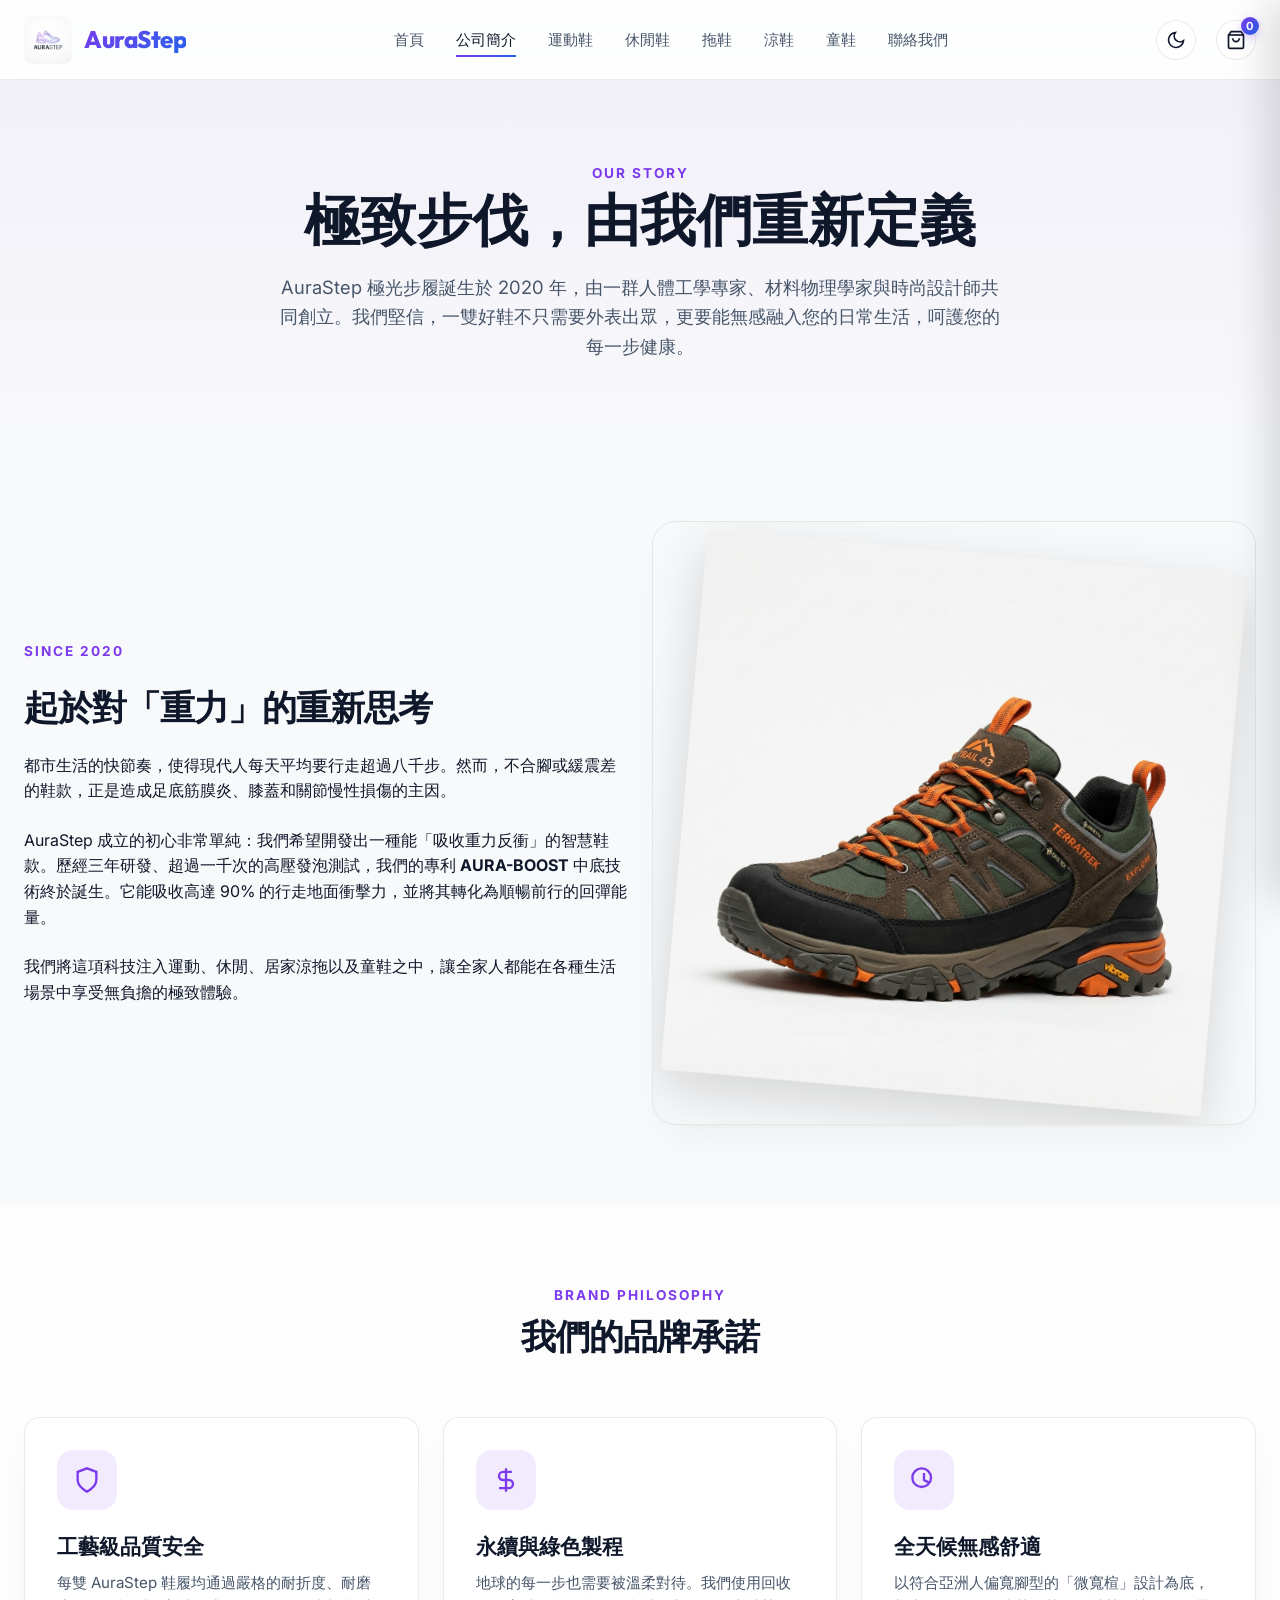
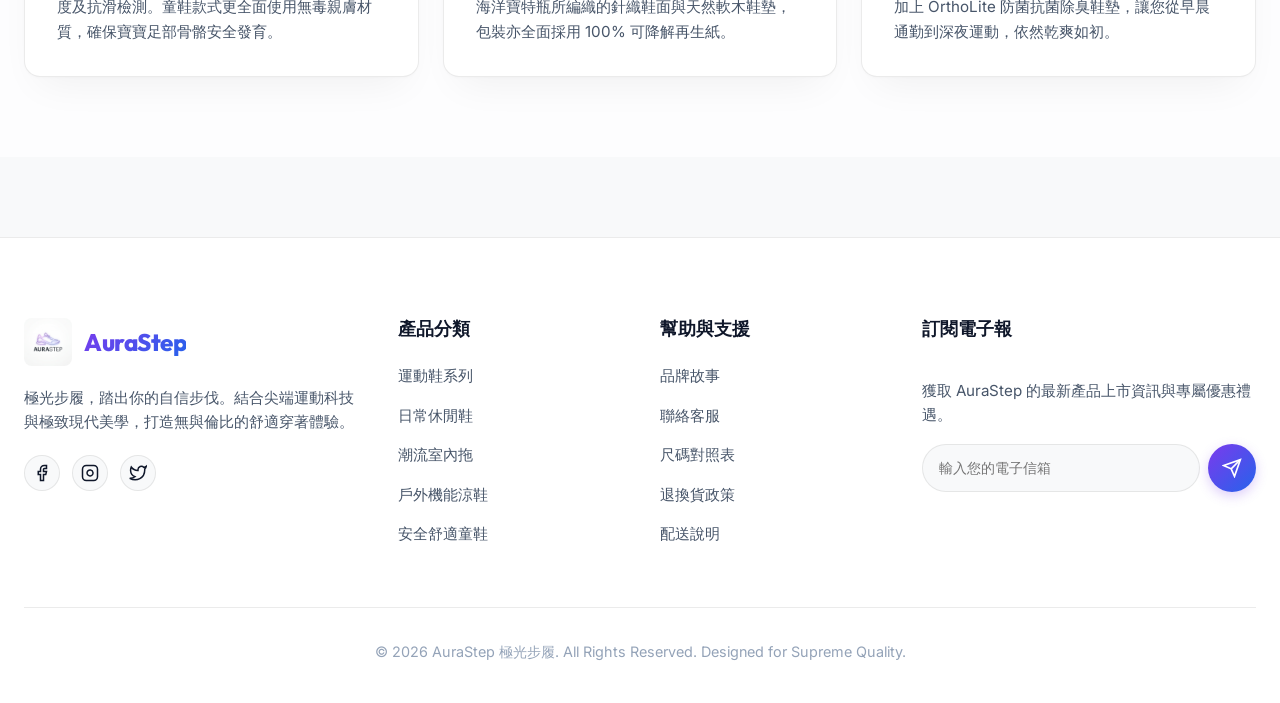
==== about.html @ 01abad93 "Add files via upload" ====
<!DOCTYPE html>
<html lang="zh-TW">
<head>
  <meta charset="UTF-8">
  <meta name="viewport" content="width=device-width, initial-scale=1.0">
  <title>品牌故事 | AuraStep 極光步履</title>
  <meta name="description" content="了解 AuraStep 極光步履的品牌背景、核心價值與先進製鞋科技。我們承諾為每一對雙足提供卓越的包覆與緩衝防護，陪伴您自信探索精彩世界。">
  <meta name="keywords" content="AuraStep故事, 品牌介紹, 舒適鞋墊, 專利緩震, 環保製鞋">
  
  <!-- CSS Link -->
  <link rel="stylesheet" href="assets/css/style.css">
</head>
<body>

  <!-- Dynamic Header Container -->
  <header id="global-header"></header>

  <main>
    <!-- About Page Hero -->
    <section class="about-hero" id="about-hero-section">
      <div class="container animate-on-scroll">
        <span class="section-tag" id="about-brand-tag">Our Story</span>
        <h1 class="about-title" id="about-page-title">極致步伐，由我們重新定義</h1>
        <p class="about-desc">AuraStep 極光步履誕生於 2020 年，由一群人體工學專家、材料物理學家與時尚設計師共同創立。我們堅信，一雙好鞋不只需要外表出眾，更要能無感融入您的日常生活，呵護您的每一步健康。</p>
      </div>
    </section>

    <!-- Brand Story Splitted Section -->
    <section class="about-grid-section" id="about-story-split">
      <div class="container grid grid-2">
        <div class="about-story-text animate-on-scroll">
          <span class="section-tag">Since 2020</span>
          <h2 class="section-title">起於對「重力」的重新思考</h2>
          <p>都市生活的快節奏，使得現代人每天平均要行走超過八千步。然而，不合腳或緩震差的鞋款，正是造成足底筋膜炎、膝蓋和關節慢性損傷的主因。</p>
          <p>AuraStep 成立的初心非常單純：我們希望開發出一種能「吸收重力反衝」的智慧鞋款。歷經三年研發、超過一千次的高壓發泡測試，我們的專利 <strong>AURA-BOOST</strong> 中底技術終於誕生。它能吸收高達 90% 的行走地面衝擊力，並將其轉化為順暢前行的回彈能量。</p>
          <p>我們將這項科技注入運動、休閒、居家涼拖以及童鞋之中，讓全家人都能在各種生活場景中享受無負擔的極致體驗。</p>
        </div>
        <div class="about-story-img animate-on-scroll" id="story-image-box">
          <img src="assets/images/sports_2.png" alt="AuraStep 越野探索鞋設計工藝圖" style="transform: rotate(5deg) scale(0.9); filter: drop-shadow(0 20px 30px rgba(0,0,0,0.15));">
        </div>
      </div>
    </section>

    <!-- Core Values Section -->
    <section class="core-values" id="about-values">
      <div class="container">
        <div class="section-header animate-on-scroll" style="text-align: center; justify-content: center; margin-bottom: 60px;">
          <div class="section-info" style="align-items: center;">
            <span class="section-tag">Brand Philosophy</span>
            <h2 class="section-title">我們的品牌承諾</h2>
          </div>
        </div>
        <div class="grid grid-3">
          <!-- Value 1 -->
          <article class="value-card animate-on-scroll">
            <div class="value-icon">
              <svg stroke="currentColor" fill="none" stroke-width="2" viewBox="0 0 24 24" height="28" width="28"><path d="M12 22s8-4 8-10V5l-8-3-8 3v7c0 6 8 10 8 10z"></path></svg>
            </div>
            <h3 class="value-title" id="val-1-title">工藝級品質安全</h3>
            <p class="value-desc">每雙 AuraStep 鞋履均通過嚴格的耐折度、耐磨度及抗滑檢測。童鞋款式更全面使用無毒親膚材質，確保寶寶足部骨骼安全發育。</p>
          </article>
          <!-- Value 2 -->
          <article class="value-card animate-on-scroll">
            <div class="value-icon">
              <svg stroke="currentColor" fill="none" stroke-width="2" viewBox="0 0 24 24" height="28" width="28"><path d="M12 2v20M17 5H9.5a3.5 3.5 0 0 0 0 7h5a3.5 3.5 0 0 1 0 7H6"></path></svg>
            </div>
            <h3 class="value-title" id="val-2-title">永續與綠色製程</h3>
            <p class="value-desc">地球的每一步也需要被溫柔對待。我們使用回收海洋寶特瓶所編織的針織鞋面與天然軟木鞋墊，包裝亦全面採用 100% 可降解再生紙。</p>
          </article>
          <!-- Value 3 -->
          <article class="value-card animate-on-scroll">
            <div class="value-icon">
              <svg stroke="currentColor" fill="none" stroke-width="2" viewBox="0 0 24 24" height="28" width="28"><path d="M18 10a8 8 0 1 1-16 0 8 8 0 0 1 16 0z"></path><path d="M12 6v6l4 2"></path></svg>
            </div>
            <h3 class="value-title" id="val-3-title">全天候無感舒適</h3>
            <p class="value-desc">以符合亞洲人偏寬腳型的「微寬楦」設計為底，加上 OrthoLite 防菌抗菌除臭鞋墊，讓您從早晨通勤到深夜運動，依然乾爽如初。</p>
          </article>
        </div>
      </div>
    </section>
  </main>

  <!-- Dynamic Footer Container -->
  <footer id="global-footer"></footer>

  <!-- Scripts -->
  <script src="assets/js/products-data.js"></script>
  <script src="assets/js/main.js"></script>
</body>
</html>
---- assets/css/style.css ----
/* AuraStep Premium CSS Design System */
@import url('https://fonts.googleapis.com/css2?family=Inter:wght@300;400;500;600;700&family=Outfit:wght@300;400;500;600;700;800&display=swap');

/* CSS Variables for Light / Dark Mode */
:root {
  /* Light Theme Defaults */
  --bg-primary: #f8f9fa;
  --bg-secondary: #ffffff;
  --bg-glass: rgba(255, 255, 255, 0.75);
  --bg-glass-hover: rgba(255, 255, 255, 0.9);
  --border-color: rgba(0, 0, 0, 0.08);
  --border-glow: rgba(124, 58, 237, 0.15);
  --text-primary: #0f172a;
  --text-secondary: #475569;
  --text-muted: #94a3b8;
  
  --accent-purple: #7c3aed;
  --accent-purple-rgb: 124, 58, 237;
  --accent-blue: #2563eb;
  --accent-blue-rgb: 37, 99, 235;
  --gradient-primary: linear-gradient(135deg, #7c3aed 0%, #2563eb 100%);
  --gradient-glow: rgba(124, 58, 237, 0.25);
  
  --card-shadow: 0 20px 40px -15px rgba(0, 0, 0, 0.06), 0 1px 3px rgba(0, 0, 0, 0.02);
  --card-shadow-hover: 0 30px 60px -15px rgba(124, 58, 237, 0.15), 0 5px 15px rgba(0, 0, 0, 0.04);
  
  --transition-fast: 0.2s cubic-bezier(0.4, 0, 0.2, 1);
  --transition-normal: 0.4s cubic-bezier(0.4, 0, 0.2, 1);
  --transition-slow: 0.6s cubic-bezier(0.4, 0, 0.2, 1);
  
  --font-display: 'Outfit', 'Inter', sans-serif;
  --font-body: 'Inter', sans-serif;
  --radius-sm: 8px;
  --radius-md: 16px;
  --radius-lg: 24px;
  --radius-full: 9999px;
  
  --header-height: 80px;
}

[data-theme="dark"] {
  /* Dark Theme Overrides */
  --bg-primary: #090d16;
  --bg-secondary: #111625;
  --bg-glass: rgba(17, 22, 37, 0.75);
  --bg-glass-hover: rgba(22, 28, 45, 0.9);
  --border-color: rgba(255, 255, 255, 0.07);
  --border-glow: rgba(167, 139, 250, 0.25);
  --text-primary: #f8fafc;
  --text-secondary: #94a3b8;
  --text-muted: #64748b;
  
  --accent-purple: #a78bfa;
  --accent-blue: #60a5fa;
  --gradient-primary: linear-gradient(135deg, #a78bfa 0%, #60a5fa 100%);
  --gradient-glow: rgba(167, 139, 250, 0.35);
  
  --card-shadow: 0 20px 40px -15px rgba(0, 0, 0, 0.5), 0 1px 3px rgba(255, 255, 255, 0.01);
  --card-shadow-hover: 0 30px 60px -15px rgba(167, 139, 250, 0.25), 0 5px 15px rgba(0, 0, 0, 0.3);
}

/* Base Styles */
* {
  box-sizing: border-box;
  margin: 0;
  padding: 0;
}

html {
  scroll-behavior: smooth;
  font-size: 16px;
}

body {
  font-family: var(--font-body);
  background-color: var(--bg-primary);
  color: var(--text-primary);
  line-height: 1.6;
  overflow-x: hidden;
  transition: background-color var(--transition-normal), color var(--transition-normal);
}

h1, h2, h3, h4, h5, h6 {
  font-family: var(--font-display);
  font-weight: 700;
  line-height: 1.2;
}

a {
  color: inherit;
  text-decoration: none;
  transition: color var(--transition-fast);
}

img {
  max-width: 100%;
  height: auto;
  display: block;
}

button, input, textarea, select {
  font-family: inherit;
  font-size: inherit;
  color: inherit;
  background: none;
  border: none;
  outline: none;
}

button {
  cursor: pointer;
}

/* Container */
.container {
  max-width: 1280px;
  margin: 0 auto;
  padding: 0 24px;
}

/* Grid & Flex Utilities */
.grid {
  display: grid;
  gap: 24px;
}
.grid-2 { grid-template-columns: repeat(1, 1fr); }
.grid-3 { grid-template-columns: repeat(1, 1fr); }
.grid-4 { grid-template-columns: repeat(1, 1fr); }

@media (min-width: 640px) {
  .grid-2 { grid-template-columns: repeat(2, 1fr); }
  .grid-3 { grid-template-columns: repeat(2, 1fr); }
  .grid-4 { grid-template-columns: repeat(2, 1fr); }
}

@media (min-width: 1024px) {
  .grid-3 { grid-template-columns: repeat(3, 1fr); }
  .grid-4 { grid-template-columns: repeat(4, 1fr); }
}

@media (min-width: 1200px) {
  .grid-2 { grid-template-columns: repeat(2, 1fr); }
}

/* Premium Header / Navigation */
.header {
  position: fixed;
  top: 0;
  left: 0;
  width: 100%;
  height: var(--header-height);
  background-color: var(--bg-glass);
  backdrop-filter: blur(16px);
  -webkit-backdrop-filter: blur(16px);
  border-bottom: 1px solid var(--border-color);
  z-index: 1000;
  transition: background-color var(--transition-normal), border-color var(--transition-normal);
}

.header-container {
  display: flex;
  justify-content: space-between;
  align-items: center;
  height: 100%;
}

.logo-wrapper {
  display: flex;
  align-items: center;
  gap: 12px;
}

.logo-img {
  height: 48px;
  width: 48px;
  object-fit: contain;
  border-radius: var(--radius-sm);
}

.logo-text {
  font-family: var(--font-display);
  font-size: 1.5rem;
  font-weight: 800;
  letter-spacing: -0.5px;
  background: var(--gradient-primary);
  -webkit-background-clip: text;
  -webkit-text-fill-color: transparent;
}

.nav-menu {
  display: flex;
  gap: 32px;
  list-style: none;
}

.nav-link {
  font-weight: 500;
  font-size: 0.95rem;
  position: relative;
  padding: 8px 0;
  color: var(--text-secondary);
}

.nav-link::after {
  content: '';
  position: absolute;
  bottom: 0;
  left: 0;
  width: 0;
  height: 2px;
  background: var(--gradient-primary);
  transition: width var(--transition-fast);
}

.nav-link:hover, .nav-link.active {
  color: var(--text-primary);
}

.nav-link.active::after, .nav-link:hover::after {
  width: 100%;
}

.header-actions {
  display: flex;
  align-items: center;
  gap: 20px;
}

.action-btn {
  width: 40px;
  height: 40px;
  border-radius: var(--radius-full);
  display: flex;
  align-items: center;
  justify-content: center;
  border: 1px solid var(--border-color);
  background-color: var(--bg-secondary);
  transition: all var(--transition-fast);
  color: var(--text-primary);
  position: relative;
}

.action-btn:hover {
  transform: translateY(-2px);
  border-color: var(--accent-purple);
  box-shadow: 0 0 12px var(--border-glow);
}

.badge {
  position: absolute;
  top: -4px;
  right: -4px;
  background: var(--gradient-primary);
  color: #fff;
  font-size: 0.7rem;
  font-weight: 700;
  width: 18px;
  height: 18px;
  border-radius: var(--radius-full);
  display: flex;
  align-items: center;
  justify-content: center;
  box-shadow: 0 3px 8px var(--gradient-glow);
}

.mobile-menu-btn {
  display: none;
}

/* Page Spacing */
main {
  margin-top: var(--header-height);
  min-height: calc(100vh - var(--header-height) - 300px);
}

/* Button Component */
.btn {
  display: inline-flex;
  align-items: center;
  justify-content: center;
  gap: 10px;
  padding: 12px 28px;
  border-radius: var(--radius-full);
  font-weight: 600;
  font-size: 0.95rem;
  transition: all var(--transition-normal);
  position: relative;
  overflow: hidden;
  z-index: 1;
}

.btn-primary {
  background: var(--gradient-primary);
  color: #ffffff;
  box-shadow: 0 10px 20px -5px var(--gradient-glow);
}

.btn-primary:hover {
  transform: translateY(-2px);
  box-shadow: 0 15px 30px -5px var(--gradient-glow);
}

.btn-secondary {
  background-color: var(--bg-secondary);
  color: var(--text-primary);
  border: 1px solid var(--border-color);
}

.btn-secondary:hover {
  transform: translateY(-2px);
  border-color: var(--accent-purple);
  background-color: var(--bg-glass-hover);
}

/* Hero Section */
.hero {
  padding: 80px 0 100px 0;
  position: relative;
  overflow: hidden;
}

.hero::before {
  content: '';
  position: absolute;
  top: -10%;
  right: -10%;
  width: 600px;
  height: 600px;
  background: radial-gradient(circle, rgba(124, 58, 237, 0.12) 0%, rgba(37, 99, 235, 0.05) 50%, rgba(0,0,0,0) 100%);
  z-index: -1;
  pointer-events: none;
}

.hero::after {
  content: '';
  position: absolute;
  bottom: -10%;
  left: -10%;
  width: 400px;
  height: 400px;
  background: radial-gradient(circle, rgba(37, 99, 235, 0.1) 0%, rgba(124, 58, 237, 0.03) 50%, rgba(0,0,0,0) 100%);
  z-index: -1;
  pointer-events: none;
}

.hero-grid {
  display: grid;
  grid-template-columns: 1fr;
  gap: 48px;
  align-items: center;
}

@media (min-width: 1024px) {
  .hero-grid {
    grid-template-columns: 1.2fr 1fr;
  }
}

.hero-content {
  display: flex;
  flex-direction: column;
  gap: 24px;
}

.hero-tag {
  align-self: flex-start;
  padding: 6px 16px;
  border-radius: var(--radius-full);
  background-color: rgba(124, 58, 237, 0.1);
  border: 1px solid rgba(124, 58, 237, 0.2);
  color: var(--accent-purple);
  font-weight: 600;
  font-size: 0.85rem;
  letter-spacing: 1px;
  text-transform: uppercase;
}

.hero-title {
  font-size: 3rem;
  font-weight: 800;
  letter-spacing: -1.5px;
  line-height: 1.15;
}

@media (min-width: 640px) {
  .hero-title {
    font-size: 4rem;
  }
}

.hero-title span {
  background: var(--gradient-primary);
  -webkit-background-clip: text;
  -webkit-text-fill-color: transparent;
}

.hero-desc {
  font-size: 1.15rem;
  color: var(--text-secondary);
  max-width: 580px;
}

.hero-btns {
  display: flex;
  gap: 16px;
  flex-wrap: wrap;
}

.hero-visual {
  position: relative;
  display: flex;
  justify-content: center;
  align-items: center;
}

.hero-circle-bg {
  position: absolute;
  width: 320px;
  height: 320px;
  border-radius: var(--radius-full);
  background: linear-gradient(135deg, rgba(124, 58, 237, 0.2) 0%, rgba(37, 99, 235, 0.2) 100%);
  filter: blur(40px);
  z-index: 1;
}

@media (min-width: 640px) {
  .hero-circle-bg {
    width: 450px;
    height: 450px;
  }
}

.hero-image {
  position: relative;
  z-index: 2;
  width: 90%;
  max-width: 520px;
  transform: rotate(-15deg) translateY(-20px);
  filter: drop-shadow(0 25px 40px rgba(0,0,0,0.15));
  animation: floatSneaker 6s ease-in-out infinite;
}

@keyframes floatSneaker {
  0%, 100% {
    transform: rotate(-15deg) translateY(-20px);
  }
  50% {
    transform: rotate(-12deg) translateY(-40px);
  }
}

/* Stats Section */
.stats {
  padding: 40px 0;
  border-top: 1px solid var(--border-color);
  border-bottom: 1px solid var(--border-color);
  background-color: var(--bg-glass);
}

.stats-grid {
  display: grid;
  grid-template-columns: repeat(2, 1fr);
  gap: 32px;
}

@media (min-width: 768px) {
  .stats-grid {
    grid-template-columns: repeat(4, 1fr);
  }
}

.stat-item {
  text-align: center;
}

.stat-num {
  font-family: var(--font-display);
  font-size: 2.5rem;
  font-weight: 800;
  background: var(--gradient-primary);
  -webkit-background-clip: text;
  -webkit-text-fill-color: transparent;
}

.stat-label {
  font-size: 0.9rem;
  color: var(--text-secondary);
  margin-top: 4px;
}

/* Category Slider / Nav */
.category-filter-section {
  padding: 60px 0 20px 0;
}

.section-header {
  display: flex;
  justify-content: space-between;
  align-items: flex-end;
  margin-bottom: 40px;
}

.section-info {
  display: flex;
  flex-direction: column;
  gap: 8px;
}

.section-tag {
  color: var(--accent-purple);
  font-size: 0.85rem;
  font-weight: 700;
  text-transform: uppercase;
  letter-spacing: 2px;
}

.section-title {
  font-size: 2.2rem;
  font-weight: 800;
  letter-spacing: -1px;
}

.category-capsules {
  display: flex;
  gap: 12px;
  overflow-x: auto;
  padding: 8px 4px 16px 4px;
  scrollbar-width: none; /* Firefox */
}

.category-capsules::-webkit-scrollbar {
  display: none; /* Chrome/Safari */
}

.capsule {
  flex-shrink: 0;
  padding: 10px 24px;
  border-radius: var(--radius-full);
  background-color: var(--bg-secondary);
  border: 1px solid var(--border-color);
  font-weight: 600;
  font-size: 0.9rem;
  transition: all var(--transition-fast);
  color: var(--text-secondary);
}

.capsule:hover, .capsule.active {
  background: var(--gradient-primary);
  color: #fff;
  border-color: transparent;
  box-shadow: 0 8px 20px -5px var(--gradient-glow);
}

/* Product Card Grid */
.product-grid-section {
  padding: 20px 0 80px 0;
}

.product-card {
  background-color: var(--bg-secondary);
  border-radius: var(--radius-md);
  border: 1px solid var(--border-color);
  overflow: hidden;
  transition: all var(--transition-normal);
  display: flex;
  flex-direction: column;
  position: relative;
  box-shadow: var(--card-shadow);
}

.product-card:hover {
  transform: translateY(-8px);
  border-color: var(--accent-purple);
  box-shadow: var(--card-shadow-hover);
}

.card-tag {
  position: absolute;
  top: 16px;
  left: 16px;
  background-color: var(--bg-glass);
  backdrop-filter: blur(8px);
  border: 1px solid var(--border-color);
  padding: 4px 12px;
  border-radius: var(--radius-full);
  font-size: 0.75rem;
  font-weight: 700;
  color: var(--accent-purple);
  z-index: 10;
}

.card-img-wrapper {
  aspect-ratio: 1;
  background-color: var(--bg-primary);
  overflow: hidden;
  display: flex;
  align-items: center;
  justify-content: center;
  position: relative;
  padding: 24px;
  transition: background-color var(--transition-normal);
}

.card-img {
  width: 100%;
  height: 100%;
  object-fit: contain;
  filter: drop-shadow(0 15px 25px rgba(0,0,0,0.08));
  transition: transform var(--transition-normal);
}

.product-card:hover .card-img {
  transform: scale(1.1) rotate(-8deg);
}

.card-info {
  padding: 24px;
  display: flex;
  flex-direction: column;
  gap: 12px;
  flex-grow: 1;
}

.card-cat {
  font-size: 0.8rem;
  color: var(--text-muted);
  font-weight: 600;
  text-transform: uppercase;
}

.card-title {
  font-size: 1.15rem;
  font-weight: 700;
  line-height: 1.3;
  color: var(--text-primary);
}

.card-bottom {
  display: flex;
  justify-content: space-between;
  align-items: center;
  margin-top: auto;
  padding-top: 16px;
  border-top: 1px solid var(--border-color);
}

.card-price {
  font-family: var(--font-display);
  font-size: 1.3rem;
  font-weight: 800;
  color: var(--text-primary);
}

.card-price span {
  font-size: 0.85rem;
  font-weight: 500;
  color: var(--text-muted);
  margin-right: 2px;
}

.card-btn {
  width: 42px;
  height: 42px;
  border-radius: var(--radius-full);
  background: var(--gradient-primary);
  color: #fff;
  display: flex;
  align-items: center;
  justify-content: center;
  box-shadow: 0 4px 12px var(--gradient-glow);
  transition: all var(--transition-fast);
}

.card-btn:hover {
  transform: scale(1.1);
  box-shadow: 0 6px 18px var(--gradient-glow);
}

/* Company Intro Page (About.html) */
.about-hero {
  padding: 80px 0;
  text-align: center;
  background: linear-gradient(180deg, rgba(124, 58, 237, 0.05) 0%, rgba(0,0,0,0) 100%);
}

.about-title {
  font-size: 3.5rem;
  margin-bottom: 20px;
}

.about-desc {
  max-width: 720px;
  margin: 0 auto;
  color: var(--text-secondary);
  font-size: 1.15rem;
}

.about-grid-section {
  padding: 80px 0;
}

.about-story-text {
  display: flex;
  flex-direction: column;
  gap: 24px;
  justify-content: center;
}

.about-story-img {
  border-radius: var(--radius-lg);
  overflow: hidden;
  box-shadow: var(--card-shadow);
  border: 1px solid var(--border-color);
}

.about-story-img img {
  width: 100%;
  height: 100%;
  object-fit: cover;
}

.core-values {
  padding: 80px 0;
  background-color: var(--bg-glass);
}

.value-card {
  padding: 32px;
  background-color: var(--bg-secondary);
  border-radius: var(--radius-md);
  border: 1px solid var(--border-color);
  box-shadow: var(--card-shadow);
  transition: all var(--transition-fast);
}

.value-card:hover {
  transform: translateY(-5px);
  border-color: var(--accent-purple);
}

.value-icon {
  width: 60px;
  height: 60px;
  border-radius: var(--radius-md);
  background: rgba(124, 58, 237, 0.1);
  color: var(--accent-purple);
  display: flex;
  align-items: center;
  justify-content: center;
  font-size: 1.7rem;
  margin-bottom: 24px;
}

.value-title {
  font-size: 1.3rem;
  margin-bottom: 12px;
}

.value-desc {
  color: var(--text-secondary);
  font-size: 0.95rem;
}

/* Contact Us Page (Contact.html) */
.contact-section {
  padding: 80px 0;
}

.contact-info-panel {
  background-color: var(--bg-secondary);
  padding: 40px;
  border-radius: var(--radius-lg);
  border: 1px solid var(--border-color);
  box-shadow: var(--card-shadow);
  display: flex;
  flex-direction: column;
  gap: 32px;
}

.contact-detail-item {
  display: flex;
  gap: 20px;
  align-items: flex-start;
}

.contact-icon {
  width: 50px;
  height: 50px;
  border-radius: var(--radius-full);
  background: rgba(37, 99, 235, 0.1);
  color: var(--accent-blue);
  display: flex;
  align-items: center;
  justify-content: center;
  font-size: 1.3rem;
  flex-shrink: 0;
}

.contact-text-wrapper h4 {
  font-size: 1.1rem;
  margin-bottom: 4px;
}

.contact-text-wrapper p {
  color: var(--text-secondary);
  font-size: 0.95rem;
}

.contact-form-panel {
  background-color: var(--bg-secondary);
  padding: 40px;
  border-radius: var(--radius-lg);
  border: 1px solid var(--border-color);
  box-shadow: var(--card-shadow);
}

.form-group {
  margin-bottom: 24px;
}

.form-label {
  display: block;
  font-weight: 600;
  font-size: 0.9rem;
  margin-bottom: 8px;
  color: var(--text-secondary);
}

.form-control {
  width: 100%;
  padding: 14px 20px;
  border-radius: var(--radius-md);
  border: 1px solid var(--border-color);
  background-color: var(--bg-primary);
  color: var(--text-primary);
  font-family: var(--font-body);
  transition: all var(--transition-fast);
}

.form-control:focus {
  border-color: var(--accent-purple);
  background-color: var(--bg-secondary);
  box-shadow: 0 0 0 4px rgba(124, 58, 237, 0.1);
}

textarea.form-control {
  resize: vertical;
  min-height: 120px;
}

.map-placeholder {
  height: 280px;
  background-color: var(--bg-primary);
  border-radius: var(--radius-md);
  border: 1px dashed var(--border-color);
  margin-top: 32px;
  display: flex;
  align-items: center;
  justify-content: center;
  flex-direction: column;
  gap: 12px;
  color: var(--text-secondary);
}

.map-placeholder svg {
  font-size: 2.5rem;
  color: var(--text-muted);
}

/* Product Detail Page (Product.html) */
.detail-section {
  padding: 80px 0;
}

.product-gallery {
  display: flex;
  flex-direction: column;
  gap: 20px;
}

.main-image-wrapper {
  aspect-ratio: 1.2;
  background-color: var(--bg-secondary);
  border-radius: var(--radius-lg);
  border: 1px solid var(--border-color);
  padding: 40px;
  display: flex;
  align-items: center;
  justify-content: center;
  box-shadow: var(--card-shadow);
}

.main-image-wrapper img {
  max-height: 100%;
  object-fit: contain;
  filter: drop-shadow(0 20px 30px rgba(0,0,0,0.1));
}

.thumb-images {
  display: flex;
  gap: 16px;
}

.thumb-wrapper {
  aspect-ratio: 1;
  width: 80px;
  background-color: var(--bg-secondary);
  border-radius: var(--radius-md);
  border: 1px solid var(--border-color);
  padding: 8px;
  cursor: pointer;
  display: flex;
  align-items: center;
  justify-content: center;
  transition: all var(--transition-fast);
}

.thumb-wrapper.active, .thumb-wrapper:hover {
  border-color: var(--accent-purple);
  transform: translateY(-2px);
}

.product-info-panel {
  display: flex;
  flex-direction: column;
  gap: 32px;
}

.product-meta {
  display: flex;
  flex-direction: column;
  gap: 12px;
}

.product-price {
  font-family: var(--font-display);
  font-size: 2.2rem;
  font-weight: 800;
  color: var(--text-primary);
}

.product-price span {
  font-size: 1.2rem;
  font-weight: 600;
  color: var(--text-muted);
  margin-right: 4px;
}

.size-selector-title {
  font-weight: 700;
  font-size: 0.95rem;
  margin-bottom: 12px;
}

.size-grid {
  display: grid;
  grid-template-columns: repeat(5, 1fr);
  gap: 10px;
}

.size-btn {
  height: 48px;
  border-radius: var(--radius-sm);
  border: 1px solid var(--border-color);
  background-color: var(--bg-secondary);
  font-weight: 600;
  display: flex;
  align-items: center;
  justify-content: center;
  transition: all var(--transition-fast);
}

.size-btn:hover {
  border-color: var(--text-primary);
}

.size-btn.active {
  background-color: var(--text-primary);
  color: var(--bg-secondary);
  border-color: var(--text-primary);
}

.detail-features {
  display: flex;
  flex-direction: column;
  gap: 12px;
  padding-left: 20px;
}

.detail-features li {
  color: var(--text-secondary);
}

.detail-specs-table {
  width: 100%;
  border-collapse: collapse;
  margin-top: 12px;
}

.detail-specs-table tr {
  border-bottom: 1px solid var(--border-color);
}

.detail-specs-table td {
  padding: 12px 0;
  font-size: 0.95rem;
}

.detail-specs-table td:first-child {
  font-weight: 600;
  color: var(--text-secondary);
  width: 120px;
}

.detail-specs-table td:last-child {
  color: var(--text-primary);
}

.purchase-actions {
  display: flex;
  gap: 16px;
  margin-top: 16px;
}

.purchase-actions .btn {
  flex-grow: 1;
}

/* Footer Section */
.footer {
  background-color: var(--bg-secondary);
  border-top: 1px solid var(--border-color);
  padding: 80px 0 40px 0;
  margin-top: 80px;
  transition: background-color var(--transition-normal);
}

.footer-grid {
  display: grid;
  grid-template-columns: repeat(1, 1fr);
  gap: 40px;
  margin-bottom: 60px;
}

@media (min-width: 640px) {
  .footer-grid {
    grid-template-columns: repeat(2, 1fr);
  }
}

@media (min-width: 1024px) {
  .footer-grid {
    grid-template-columns: 1.5fr 1fr 1fr 1.5fr;
  }
}

.footer-brand {
  display: flex;
  flex-direction: column;
  gap: 20px;
}

.footer-desc {
  color: var(--text-secondary);
  font-size: 0.95rem;
}

.footer-socials {
  display: flex;
  gap: 12px;
}

.social-icon {
  width: 36px;
  height: 36px;
  border-radius: var(--radius-full);
  background-color: var(--bg-primary);
  border: 1px solid var(--border-color);
  display: flex;
  align-items: center;
  justify-content: center;
  transition: all var(--transition-fast);
}

.social-icon:hover {
  border-color: var(--accent-purple);
  color: var(--accent-purple);
  transform: translateY(-2px);
}

.footer-title {
  font-size: 1.1rem;
  margin-bottom: 24px;
}

.footer-links {
  list-style: none;
  display: flex;
  flex-direction: column;
  gap: 14px;
}

.footer-link {
  color: var(--text-secondary);
  font-size: 0.95rem;
}

.footer-link:hover {
  color: var(--text-primary);
  padding-left: 4px;
}

.footer-newsletter {
  display: flex;
  flex-direction: column;
  gap: 16px;
}

.newsletter-form {
  display: flex;
  gap: 8px;
}

.newsletter-input {
  flex-grow: 1;
  padding: 12px 16px;
  border-radius: var(--radius-full);
  background-color: var(--bg-primary);
  border: 1px solid var(--border-color);
  font-size: 0.9rem;
}

.newsletter-input:focus {
  border-color: var(--accent-purple);
}

.newsletter-btn {
  width: 48px;
  height: 48px;
  border-radius: var(--radius-full);
  background: var(--gradient-primary);
  color: #fff;
  display: flex;
  align-items: center;
  justify-content: center;
  flex-shrink: 0;
  box-shadow: 0 4px 12px var(--gradient-glow);
}

.footer-bottom {
  text-align: center;
  padding-top: 32px;
  border-top: 1px solid var(--border-color);
  color: var(--text-muted);
  font-size: 0.9rem;
}

/* Toast Notifications */
.toast-container {
  position: fixed;
  bottom: 24px;
  right: 24px;
  z-index: 1100;
  display: flex;
  flex-direction: column;
  gap: 12px;
}

.toast {
  background-color: var(--bg-secondary);
  border: 1px solid var(--accent-purple);
  box-shadow: 0 10px 30px rgba(124, 58, 237, 0.15);
  padding: 16px 24px;
  border-radius: var(--radius-md);
  color: var(--text-primary);
  display: flex;
  align-items: center;
  gap: 12px;
  transform: translateY(100px);
  opacity: 0;
  animation: slideInUp 0.4s cubic-bezier(0.16, 1, 0.3, 1) forwards;
}

@keyframes slideInUp {
  to {
    transform: translateY(0);
    opacity: 1;
  }
}

.toast.fade-out {
  animation: fadeOutDown 0.4s cubic-bezier(0.16, 1, 0.3, 1) forwards;
}

@keyframes fadeOutDown {
  to {
    transform: translateY(20px);
    opacity: 0;
  }
}

/* Dynamic Slide Animation elements */
.animate-on-scroll {
  opacity: 0;
  transform: translateY(30px);
  transition: opacity var(--transition-slow), transform var(--transition-slow);
}

.animate-on-scroll.appear {
  opacity: 1;
  transform: translateY(0);
}

/* Loading Overlay for Dynamic elements */
.loader {
  display: inline-block;
  width: 24px;
  height: 24px;
  border: 3px solid rgba(124, 58, 237, 0.2);
  border-radius: 50%;
  border-top-color: var(--accent-purple);
  animation: spin 1s ease-in-out infinite;
}

@keyframes spin {
  to { transform: rotate(360deg); }
}

/* Cart Panel Drawer */
.cart-drawer {
  position: fixed;
  top: 0;
  right: -420px;
  width: 100%;
  max-width: 420px;
  height: 100vh;
  background-color: var(--bg-secondary);
  border-left: 1px solid var(--border-color);
  z-index: 1050;
  box-shadow: -10px 0 40px rgba(0,0,0,0.15);
  transition: right var(--transition-normal);
  display: flex;
  flex-direction: column;
}

.cart-drawer.open {
  right: 0;
}

.cart-header {
  padding: 24px;
  border-bottom: 1px solid var(--border-color);
  display: flex;
  justify-content: space-between;
  align-items: center;
}

.cart-close-btn {
  font-size: 1.5rem;
  color: var(--text-secondary);
}

.cart-close-btn:hover {
  color: var(--text-primary);
}

.cart-items-list {
  flex-grow: 1;
  overflow-y: auto;
  padding: 24px;
  display: flex;
  flex-direction: column;
  gap: 20px;
}

.cart-item {
  display: flex;
  gap: 16px;
  align-items: center;
}

.cart-item-img {
  width: 70px;
  height: 70px;
  background-color: var(--bg-primary);
  border-radius: var(--radius-sm);
  padding: 8px;
  object-fit: contain;
}

.cart-item-info {
  flex-grow: 1;
}

.cart-item-title {
  font-size: 0.95rem;
  font-weight: 700;
}

.cart-item-meta {
  font-size: 0.8rem;
  color: var(--text-muted);
}

.cart-item-price {
  font-weight: 700;
  color: var(--accent-purple);
}

.cart-item-remove {
  color: var(--text-muted);
  cursor: pointer;
}

.cart-item-remove:hover {
  color: #ef4444;
}

.cart-footer {
  padding: 24px;
  border-top: 1px solid var(--border-color);
  display: flex;
  flex-direction: column;
  gap: 16px;
}

.cart-total-row {
  display: flex;
  justify-content: space-between;
  font-weight: 700;
  font-size: 1.1rem;
}

.cart-backdrop {
  position: fixed;
  top: 0;
  left: 0;
  width: 100vw;
  height: 100vh;
  background-color: rgba(0,0,0,0.5);
  z-index: 1040;
  opacity: 0;
  pointer-events: none;
  transition: opacity var(--transition-normal);
  backdrop-filter: blur(4px);
}

.cart-backdrop.open {
  opacity: 1;
  pointer-events: auto;
}
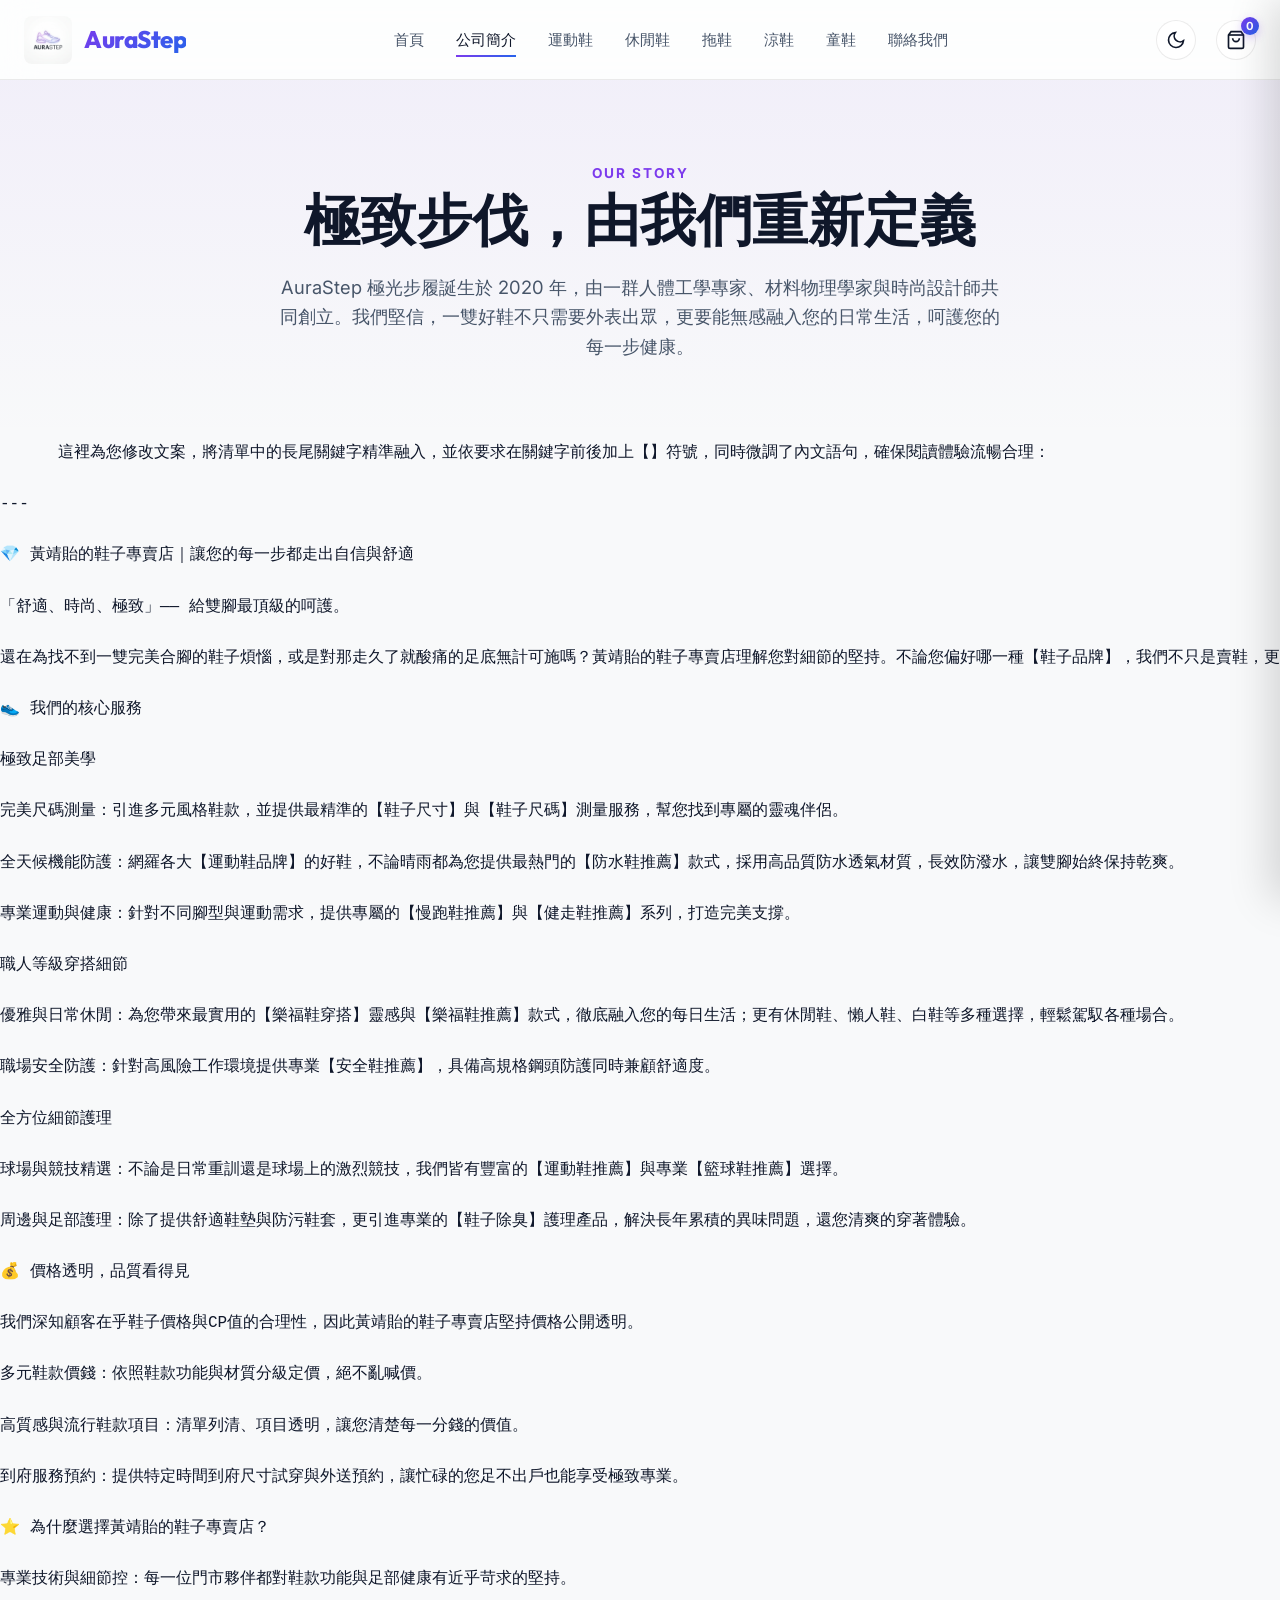
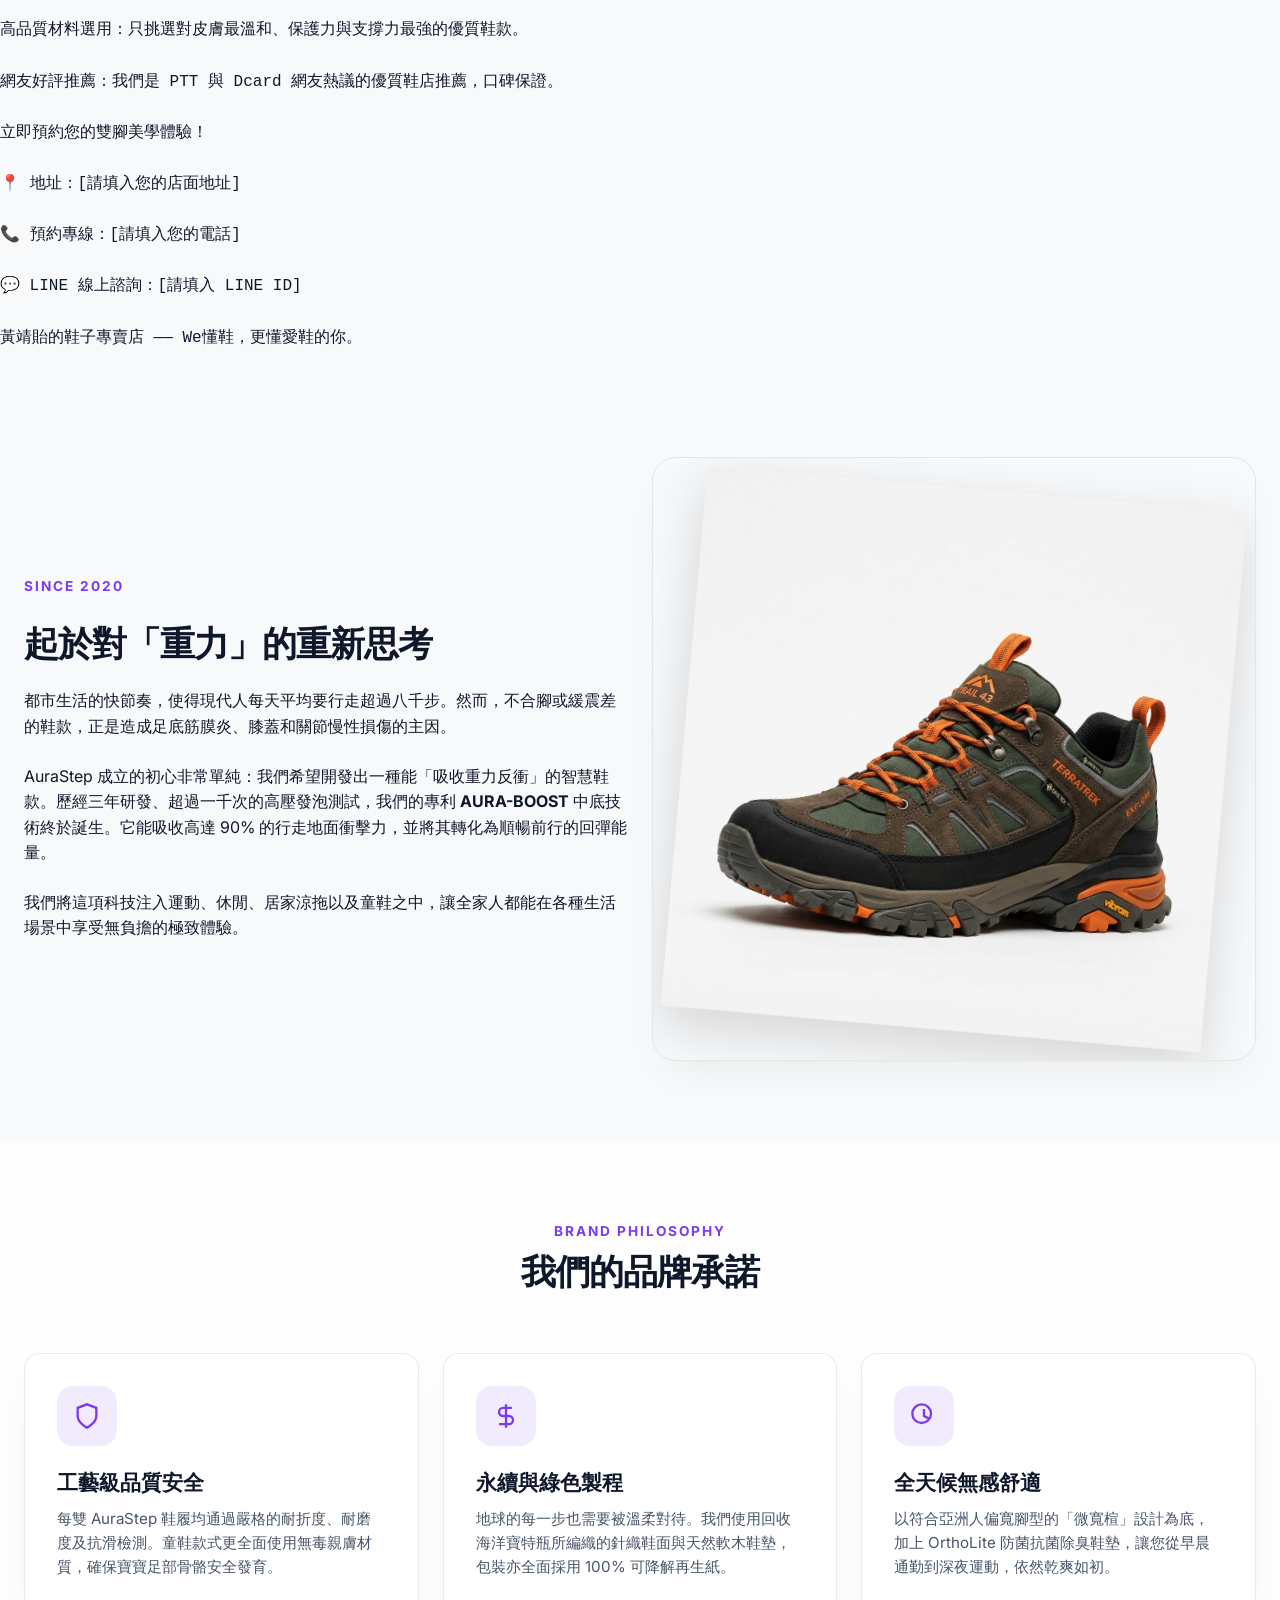
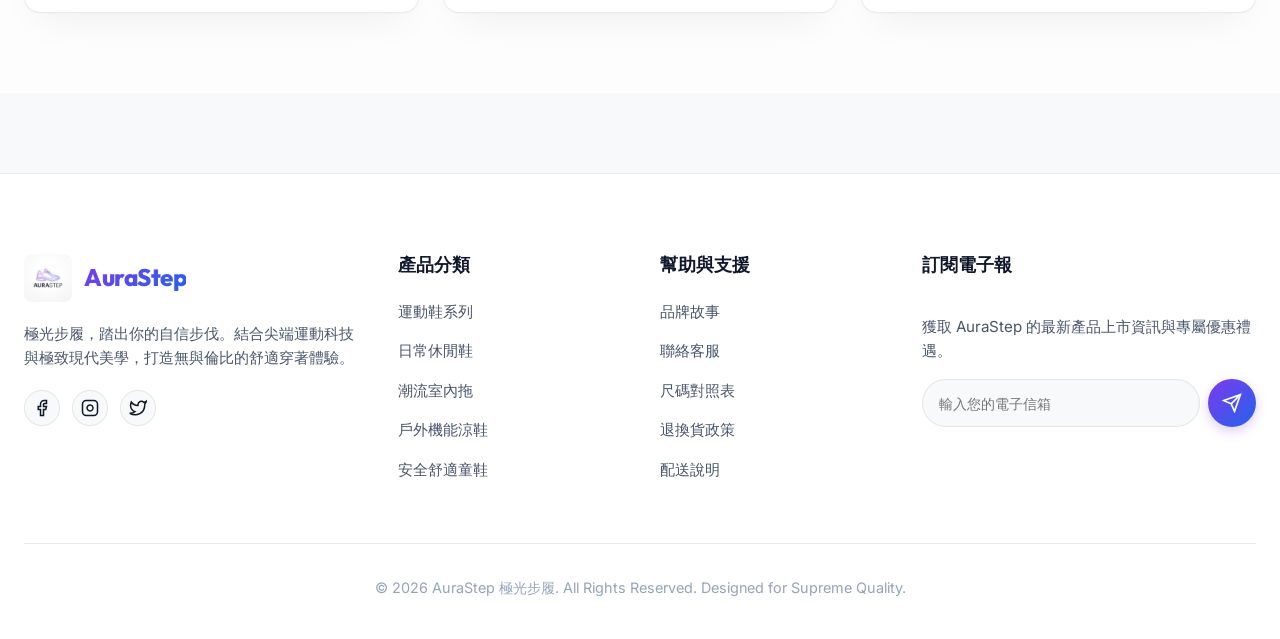
==== commit c94b4492: "Add files via upload" ====
--- a/about.html
+++ b/about.html
@@ -1,15 +1,17 @@
 <!DOCTYPE html>
 <html lang="zh-TW">
+
 <head>
   <meta charset="UTF-8">
   <meta name="viewport" content="width=device-width, initial-scale=1.0">
   <title>品牌故事 | AuraStep 極光步履</title>
   <meta name="description" content="了解 AuraStep 極光步履的品牌背景、核心價值與先進製鞋科技。我們承諾為每一對雙足提供卓越的包覆與緩衝防護，陪伴您自信探索精彩世界。">
   <meta name="keywords" content="AuraStep故事, 品牌介紹, 舒適鞋墊, 專利緩震, 環保製鞋">
-  
+
   <!-- CSS Link -->
   <link rel="stylesheet" href="assets/css/style.css">
 </head>
+
 <body>
 
   <!-- Dynamic Header Container -->
@@ -21,9 +23,71 @@
       <div class="container animate-on-scroll">
         <span class="section-tag" id="about-brand-tag">Our Story</span>
         <h1 class="about-title" id="about-page-title">極致步伐，由我們重新定義</h1>
-        <p class="about-desc">AuraStep 極光步履誕生於 2020 年，由一群人體工學專家、材料物理學家與時尚設計師共同創立。我們堅信，一雙好鞋不只需要外表出眾，更要能無感融入您的日常生活，呵護您的每一步健康。</p>
+        <p class="about-desc">AuraStep 極光步履誕生於 2020
+          年，由一群人體工學專家、材料物理學家與時尚設計師共同創立。我們堅信，一雙好鞋不只需要外表出眾，更要能無感融入您的日常生活，呵護您的每一步健康。</p>
       </div>
     </section>
+    <pre>
+      這裡為您修改文案，將清單中的長尾關鍵字精準融入，並依要求在關鍵字前後加上【】符號，同時微調了內文語句，確保閱讀體驗流暢合理：
+
+---
+
+💎 黃靖貽的鞋子專賣店｜讓您的每一步都走出自信與舒適
+
+「舒適、時尚、極致」—— 給雙腳最頂級的呵護。
+
+還在為找不到一雙完美合腳的鞋子煩惱，或是對那走久了就酸痛的足底無計可施嗎？黃靖貽的鞋子專賣店理解您對細節的堅持。不論您偏好哪一種【鞋子品牌】，我們不只是賣鞋，更是您雙腳的守護者。
+
+👟 我們的核心服務
+
+極致足部美學
+
+完美尺碼測量：引進多元風格鞋款，並提供最精準的【鞋子尺寸】與【鞋子尺碼】測量服務，幫您找到專屬的靈魂伴侶。
+
+全天候機能防護：網羅各大【運動鞋品牌】的好鞋，不論晴雨都為您提供最熱門的【防水鞋推薦】款式，採用高品質防水透氣材質，長效防潑水，讓雙腳始終保持乾爽。
+
+專業運動與健康：針對不同腳型與運動需求，提供專屬的【慢跑鞋推薦】與【健走鞋推薦】系列，打造完美支撐。
+
+職人等級穿搭細節
+
+優雅與日常休閒：為您帶來最實用的【樂福鞋穿搭】靈感與【樂福鞋推薦】款式，徹底融入您的每日生活；更有休閒鞋、懶人鞋、白鞋等多種選擇，輕鬆駕馭各種場合。
+
+職場安全防護：針對高風險工作環境提供專業【安全鞋推薦】，具備高規格鋼頭防護同時兼顧舒適度。
+
+全方位細節護理
+
+球場與競技精選：不論是日常重訓還是球場上的激烈競技，我們皆有豐富的【運動鞋推薦】與專業【籃球鞋推薦】選擇。
+
+周邊與足部護理：除了提供舒適鞋墊與防污鞋套，更引進專業的【鞋子除臭】護理產品，解決長年累積的異味問題，還您清爽的穿著體驗。
+
+💰 價格透明，品質看得見
+
+我們深知顧客在乎鞋子價格與CP值的合理性，因此黃靖貽的鞋子專賣店堅持價格公開透明。
+
+多元鞋款價錢：依照鞋款功能與材質分級定價，絕不亂喊價。
+
+高質感與流行鞋款項目：清單列清、項目透明，讓您清楚每一分錢的價值。
+
+到府服務預約：提供特定時間到府尺寸試穿與外送預約，讓忙碌的您足不出戶也能享受極致專業。
+
+⭐ 為什麼選擇黃靖貽的鞋子專賣店？
+
+專業技術與細節控：每一位門市夥伴都對鞋款功能與足部健康有近乎苛求的堅持。
+
+高品質材料選用：只挑選對皮膚最溫和、保護力與支撐力最強的優質鞋款。
+
+網友好評推薦：我們是 PTT 與 Dcard 網友熱議的優質鞋店推薦，口碑保證。
+
+立即預約您的雙腳美學體驗！
+
+📍 地址：[請填入您的店面地址]
+
+📞 預約專線：[請填入您的電話]
+
+💬 LINE 線上諮詢：[請填入 LINE ID]
+
+黃靖貽的鞋子專賣店 —— We懂鞋，更懂愛鞋的你。
+    </pre>
 
     <!-- Brand Story Splitted Section -->
     <section class="about-grid-section" id="about-story-split">
@@ -32,11 +96,13 @@
           <span class="section-tag">Since 2020</span>
           <h2 class="section-title">起於對「重力」的重新思考</h2>
           <p>都市生活的快節奏，使得現代人每天平均要行走超過八千步。然而，不合腳或緩震差的鞋款，正是造成足底筋膜炎、膝蓋和關節慢性損傷的主因。</p>
-          <p>AuraStep 成立的初心非常單純：我們希望開發出一種能「吸收重力反衝」的智慧鞋款。歷經三年研發、超過一千次的高壓發泡測試，我們的專利 <strong>AURA-BOOST</strong> 中底技術終於誕生。它能吸收高達 90% 的行走地面衝擊力，並將其轉化為順暢前行的回彈能量。</p>
+          <p>AuraStep 成立的初心非常單純：我們希望開發出一種能「吸收重力反衝」的智慧鞋款。歷經三年研發、超過一千次的高壓發泡測試，我們的專利 <strong>AURA-BOOST</strong>
+            中底技術終於誕生。它能吸收高達 90% 的行走地面衝擊力，並將其轉化為順暢前行的回彈能量。</p>
           <p>我們將這項科技注入運動、休閒、居家涼拖以及童鞋之中，讓全家人都能在各種生活場景中享受無負擔的極致體驗。</p>
         </div>
         <div class="about-story-img animate-on-scroll" id="story-image-box">
-          <img src="assets/images/sports_2.png" alt="AuraStep 越野探索鞋設計工藝圖" style="transform: rotate(5deg) scale(0.9); filter: drop-shadow(0 20px 30px rgba(0,0,0,0.15));">
+          <img src="assets/images/sports_2.png" alt="AuraStep 越野探索鞋設計工藝圖"
+            style="transform: rotate(5deg) scale(0.9); filter: drop-shadow(0 20px 30px rgba(0,0,0,0.15));">
         </div>
       </div>
     </section>
@@ -44,7 +110,8 @@
     <!-- Core Values Section -->
     <section class="core-values" id="about-values">
       <div class="container">
-        <div class="section-header animate-on-scroll" style="text-align: center; justify-content: center; margin-bottom: 60px;">
+        <div class="section-header animate-on-scroll"
+          style="text-align: center; justify-content: center; margin-bottom: 60px;">
           <div class="section-info" style="align-items: center;">
             <span class="section-tag">Brand Philosophy</span>
             <h2 class="section-title">我們的品牌承諾</h2>
@@ -54,7 +121,9 @@
           <!-- Value 1 -->
           <article class="value-card animate-on-scroll">
             <div class="value-icon">
-              <svg stroke="currentColor" fill="none" stroke-width="2" viewBox="0 0 24 24" height="28" width="28"><path d="M12 22s8-4 8-10V5l-8-3-8 3v7c0 6 8 10 8 10z"></path></svg>
+              <svg stroke="currentColor" fill="none" stroke-width="2" viewBox="0 0 24 24" height="28" width="28">
+                <path d="M12 22s8-4 8-10V5l-8-3-8 3v7c0 6 8 10 8 10z"></path>
+              </svg>
             </div>
             <h3 class="value-title" id="val-1-title">工藝級品質安全</h3>
             <p class="value-desc">每雙 AuraStep 鞋履均通過嚴格的耐折度、耐磨度及抗滑檢測。童鞋款式更全面使用無毒親膚材質，確保寶寶足部骨骼安全發育。</p>
@@ -62,7 +131,9 @@
           <!-- Value 2 -->
           <article class="value-card animate-on-scroll">
             <div class="value-icon">
-              <svg stroke="currentColor" fill="none" stroke-width="2" viewBox="0 0 24 24" height="28" width="28"><path d="M12 2v20M17 5H9.5a3.5 3.5 0 0 0 0 7h5a3.5 3.5 0 0 1 0 7H6"></path></svg>
+              <svg stroke="currentColor" fill="none" stroke-width="2" viewBox="0 0 24 24" height="28" width="28">
+                <path d="M12 2v20M17 5H9.5a3.5 3.5 0 0 0 0 7h5a3.5 3.5 0 0 1 0 7H6"></path>
+              </svg>
             </div>
             <h3 class="value-title" id="val-2-title">永續與綠色製程</h3>
             <p class="value-desc">地球的每一步也需要被溫柔對待。我們使用回收海洋寶特瓶所編織的針織鞋面與天然軟木鞋墊，包裝亦全面採用 100% 可降解再生紙。</p>
@@ -70,7 +141,10 @@
           <!-- Value 3 -->
           <article class="value-card animate-on-scroll">
             <div class="value-icon">
-              <svg stroke="currentColor" fill="none" stroke-width="2" viewBox="0 0 24 24" height="28" width="28"><path d="M18 10a8 8 0 1 1-16 0 8 8 0 0 1 16 0z"></path><path d="M12 6v6l4 2"></path></svg>
+              <svg stroke="currentColor" fill="none" stroke-width="2" viewBox="0 0 24 24" height="28" width="28">
+                <path d="M18 10a8 8 0 1 1-16 0 8 8 0 0 1 16 0z"></path>
+                <path d="M12 6v6l4 2"></path>
+              </svg>
             </div>
             <h3 class="value-title" id="val-3-title">全天候無感舒適</h3>
             <p class="value-desc">以符合亞洲人偏寬腳型的「微寬楦」設計為底，加上 OrthoLite 防菌抗菌除臭鞋墊，讓您從早晨通勤到深夜運動，依然乾爽如初。</p>
@@ -87,4 +161,5 @@
   <script src="assets/js/products-data.js"></script>
   <script src="assets/js/main.js"></script>
 </body>
-</html>
+
+</html>
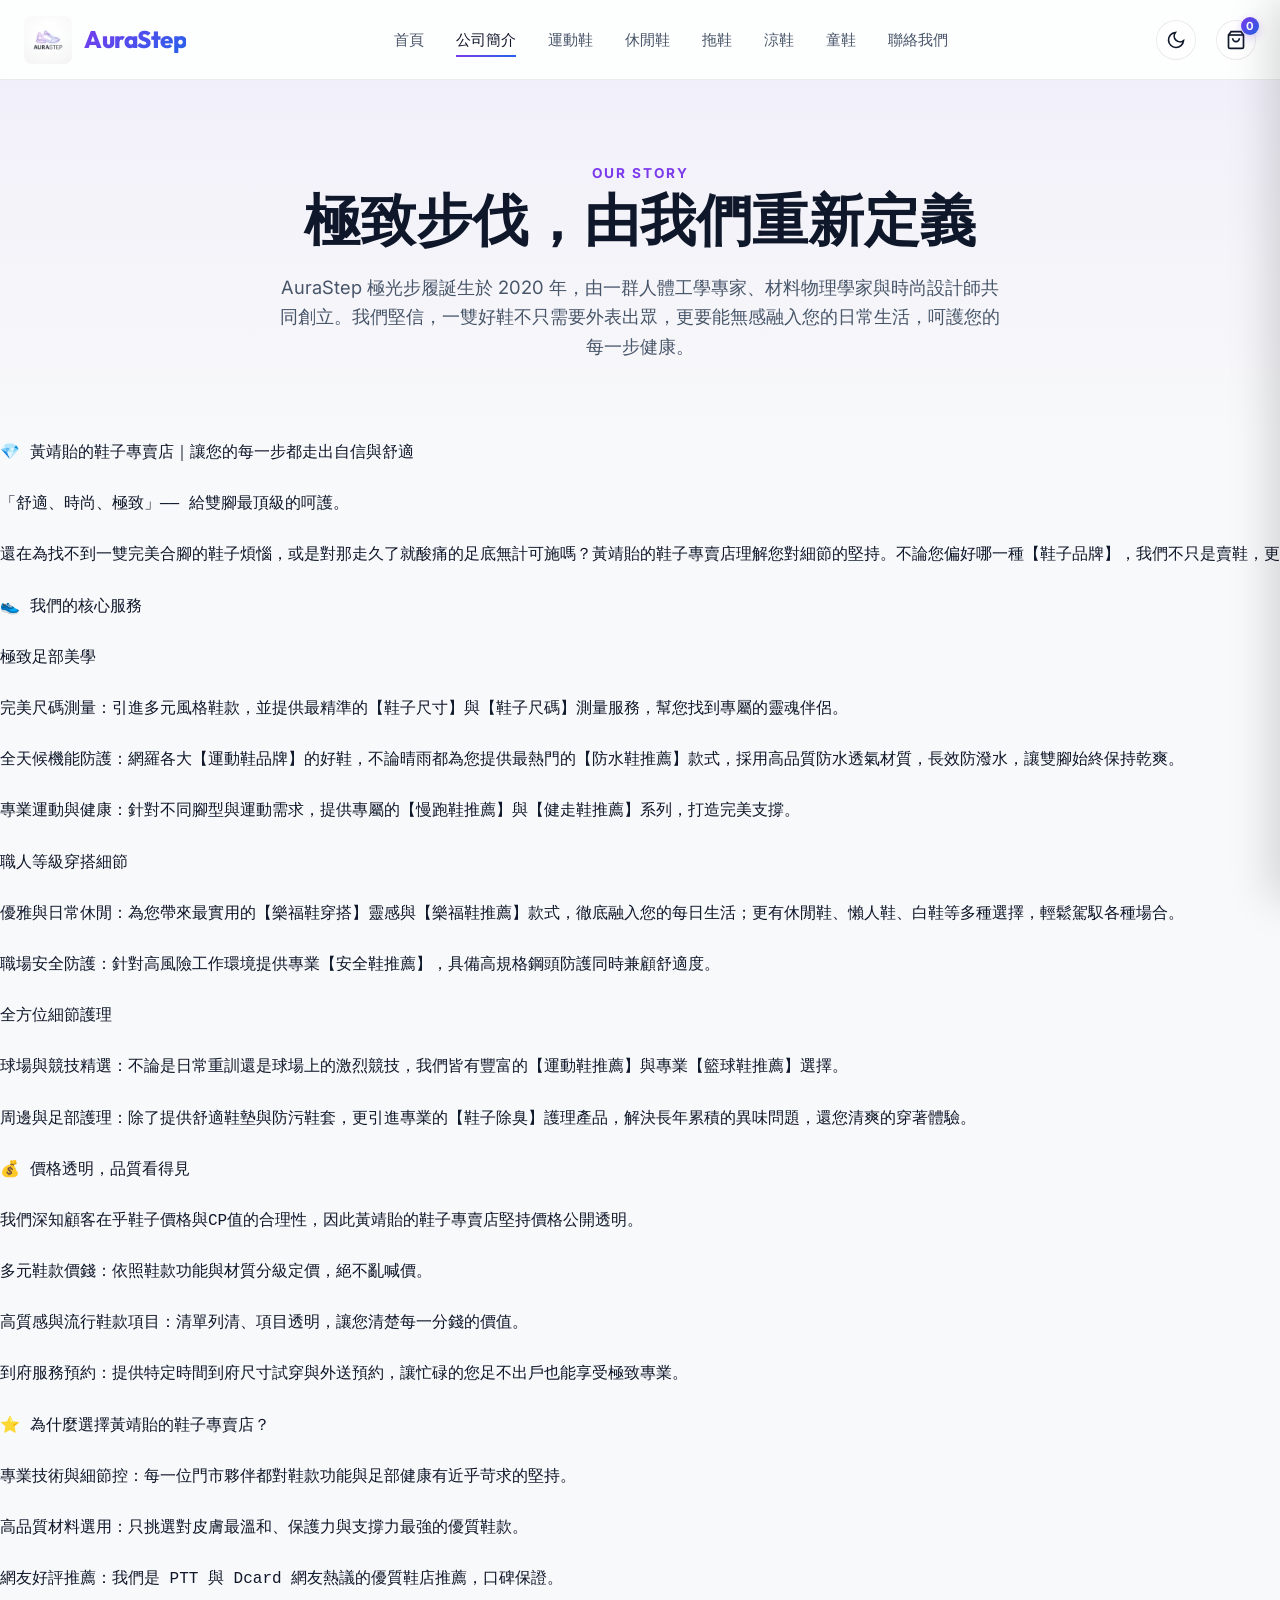
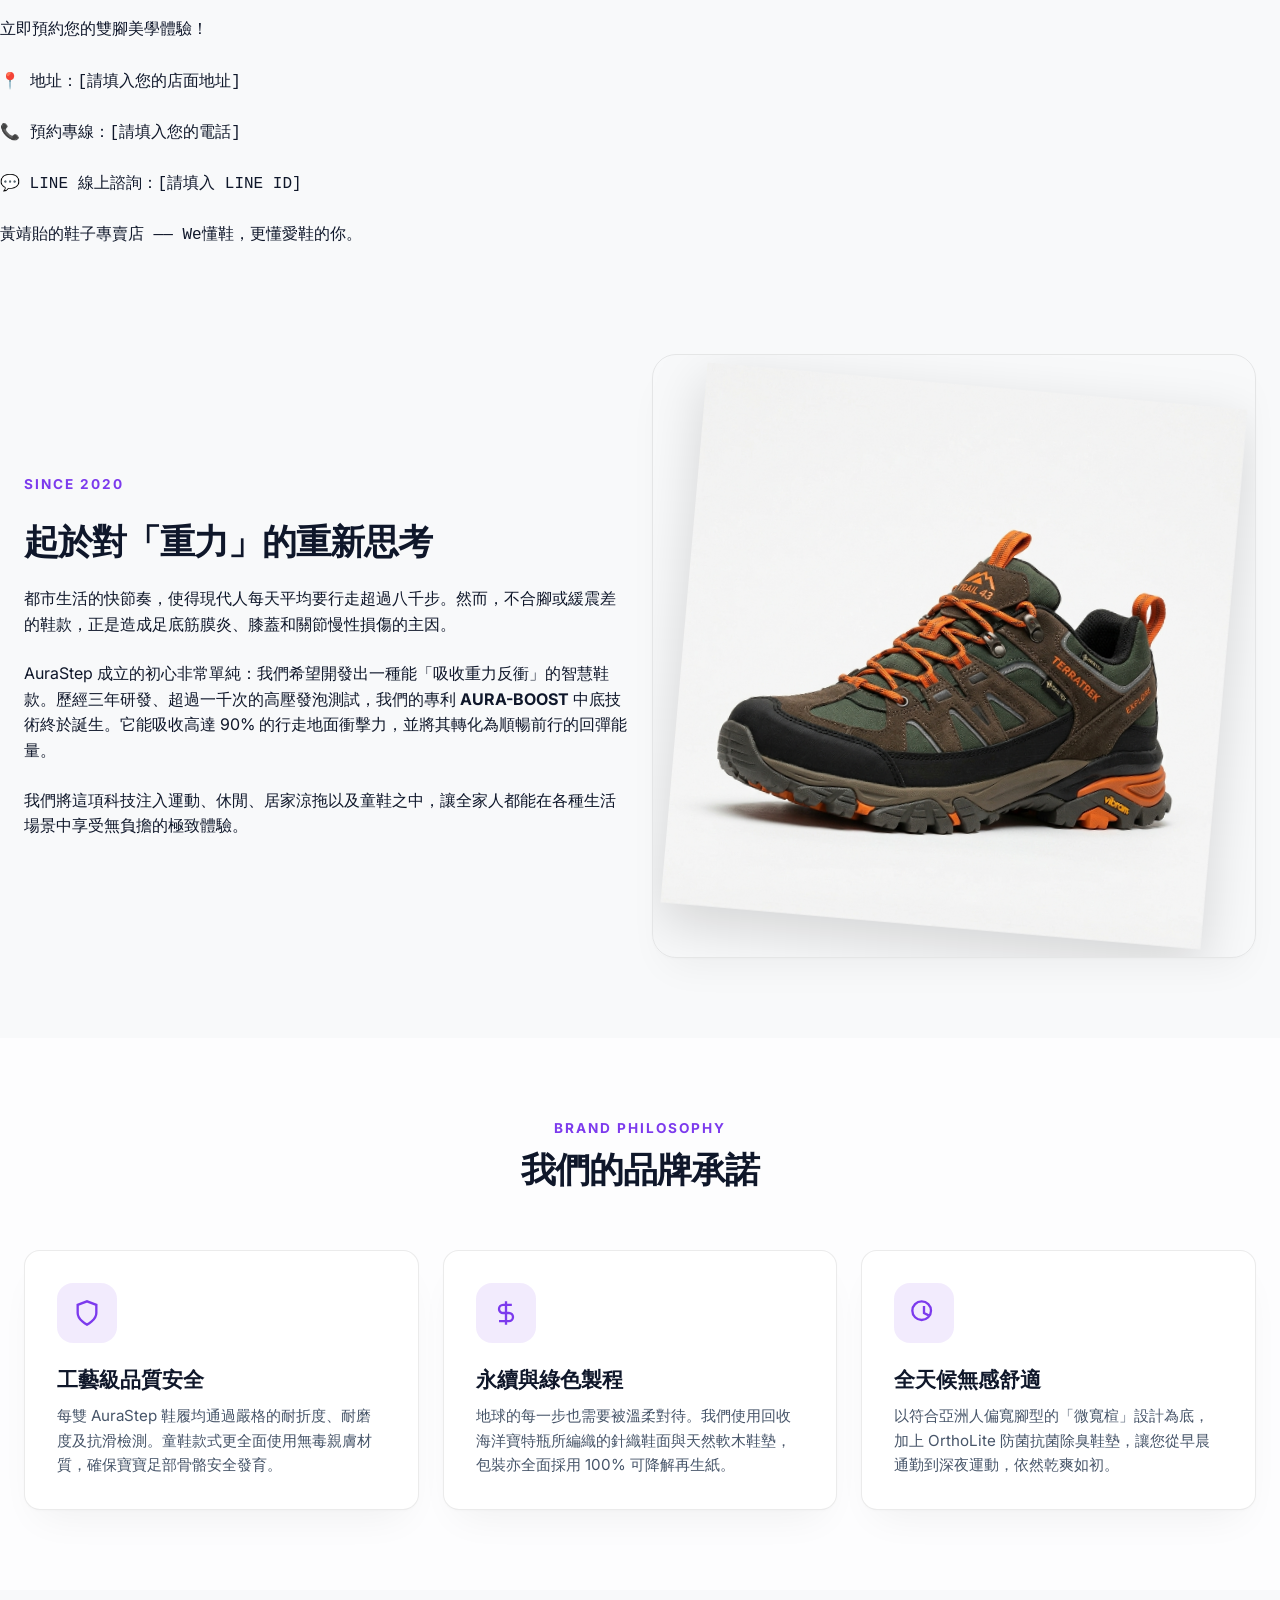
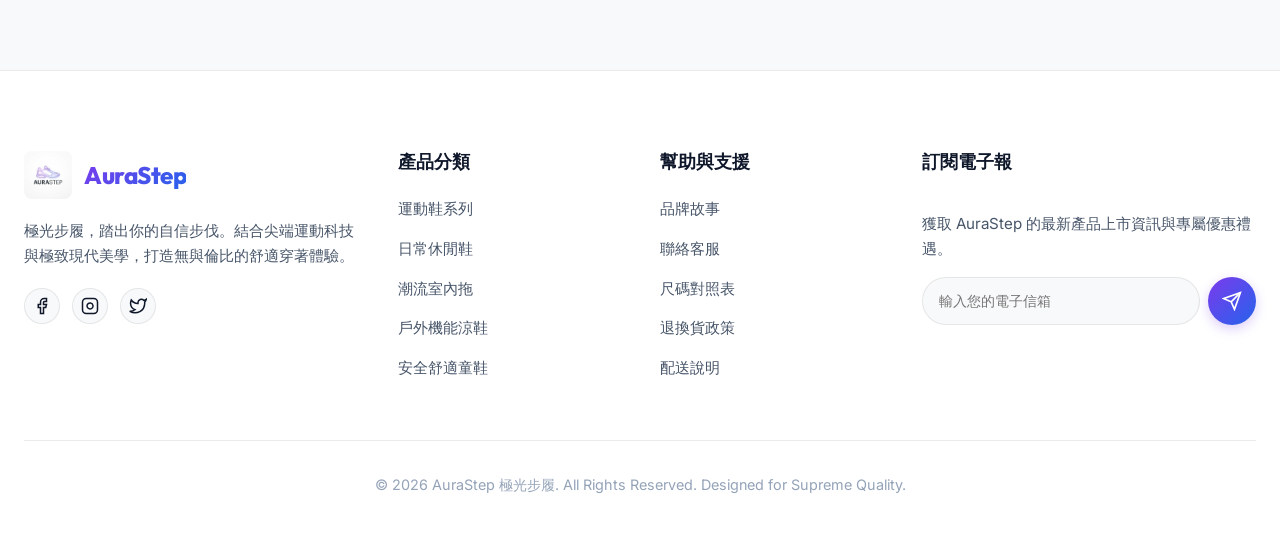
==== commit 6bc5ce91: "Add files via upload" ====
--- a/about.html
+++ b/about.html
@@ -28,10 +28,6 @@
       </div>
     </section>
     <pre>
-      這裡為您修改文案，將清單中的長尾關鍵字精準融入，並依要求在關鍵字前後加上【】符號，同時微調了內文語句，確保閱讀體驗流暢合理：
-
----
-
 💎 黃靖貽的鞋子專賣店｜讓您的每一步都走出自信與舒適
 
 「舒適、時尚、極致」—— 給雙腳最頂級的呵護。
